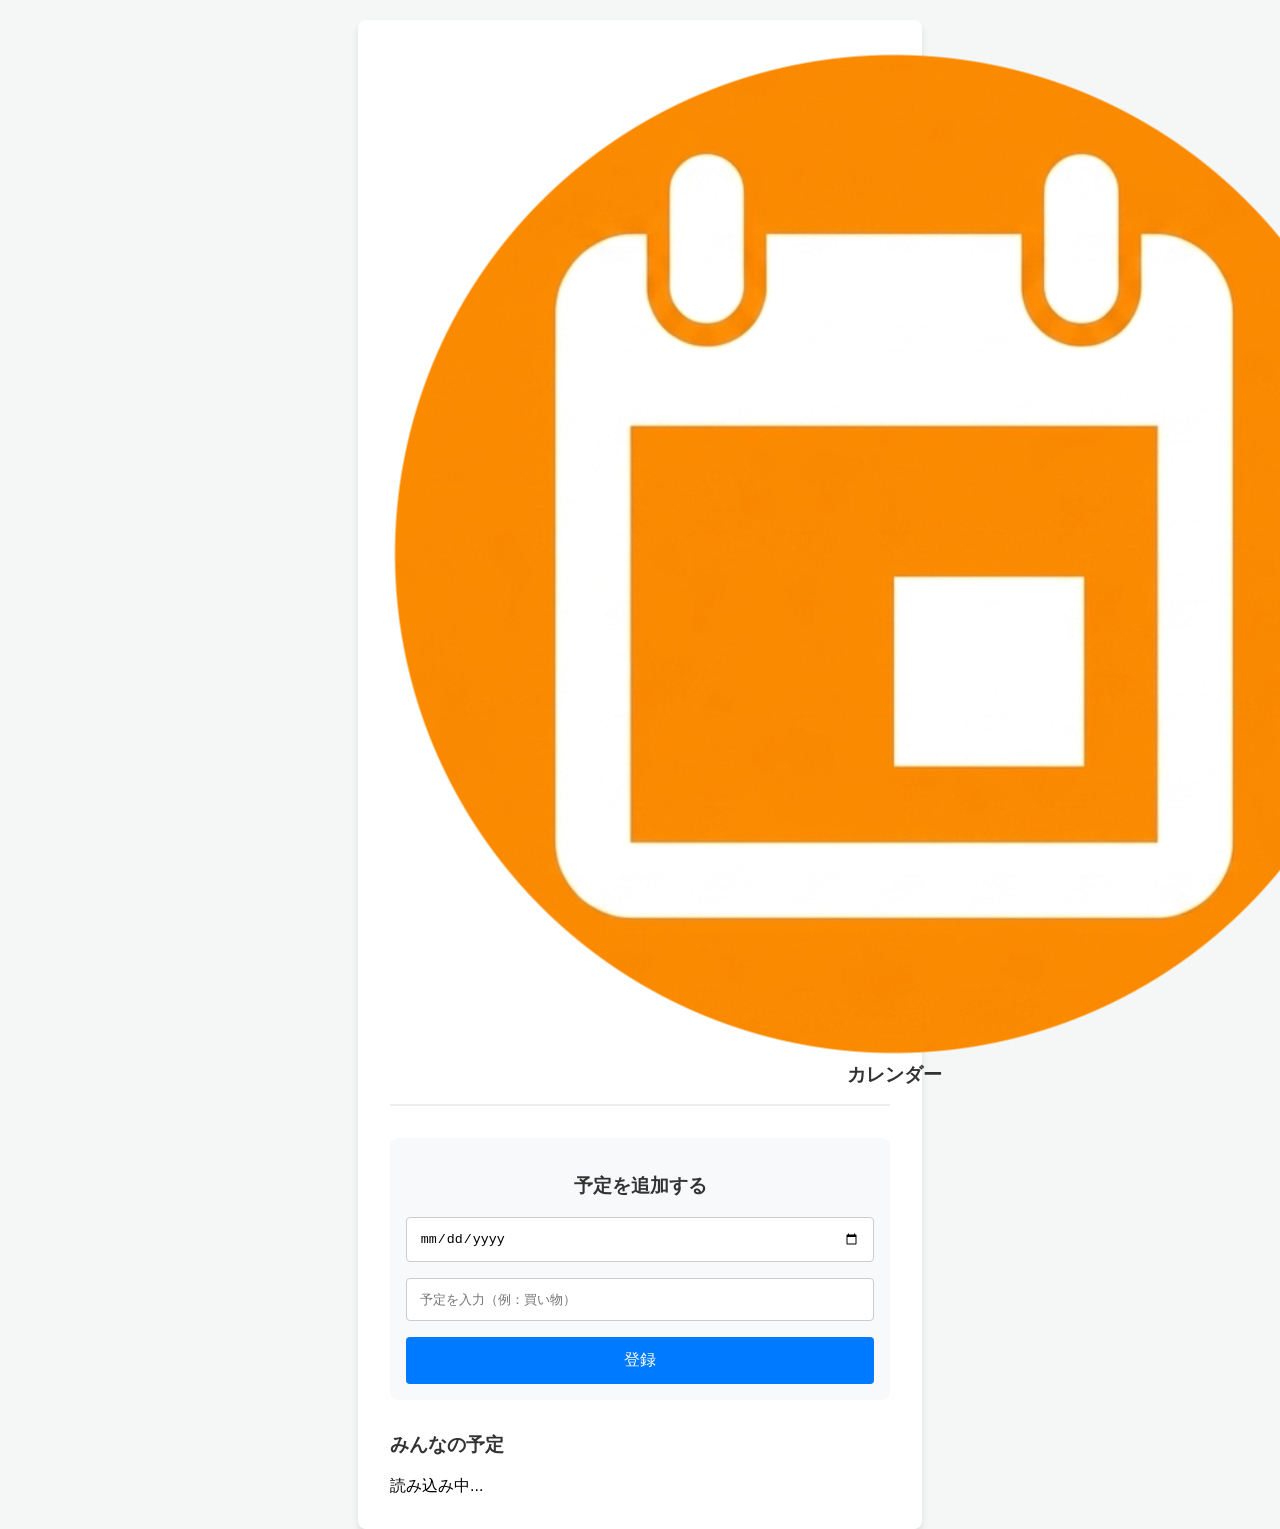
==== calendar.html @ e813c83c "Update calendar.html" ====
<!DOCTYPE html>
<html lang="ja">
<head>
    <meta charset="UTF-8">
    <meta name="viewport" content="width=device-width, initial-scale=1.0">
    <title>家族カレンダー - 予定一覧</title>
    <link rel="icon" href="calendaricon.png" type="image/png">
    <link rel="stylesheet" href="style.css">
</head>
<body>
    <div class="calendar-container">
        <header>
            <div class="header-top">
                <img src="calendaricon.png" alt="icon" class="page-icon">
                <h1 id="user-display">カレンダー</h1>
            </div>
            <button onclick="logout()" class="logout-button">ログアウト</button>
        </header>

        <section class="add-event-section">
            <h3>予定を追加する</h3>
            <input type="date" id="event-date">
            <input type="text" id="event-plan" placeholder="予定を入力（例：買い物）">
            <button onclick="submitEvent()">登録</button>
        </section>

        <section class="event-list-section">
            <h3>みんなの予定</h3>
            <div id="event-list">
                読み込み中...
            </div>
        </section>
    </div>

    <script src="calendar.js"></script>
</body>
</html>
---- style.css ----
/* 基本設定 */
body {
    font-family: "Helvetica Neue", Arial, "Hiragino Kaku Gothic ProN", "Hiragino Sans", Meiryo, sans-serif;
    background-color: #f4f7f6;
    display: flex;
    justify-content: center;
    align-items: flex-start; /* カレンダー画面は上寄せ */
    min-height: 100vh;
    margin: 0;
    padding-top: 20px;
}

.login-container, .calendar-container {
    background-color: #ffffff;
    padding: 2rem;
    border-radius: 8px;
    box-shadow: 0 4px 6px rgba(0, 0, 0, 0.1);
    text-align: center;
    width: 90%;
    max-width: 500px;
}

h1, h2, h3 {
    color: #333;
}

/* メンバー選択ボタン */
.member-list {
    display: flex;
    flex-direction: column;
    gap: 1rem;
}

.member-button {
    padding: 1rem;
    font-size: 1.1rem;
    border: 1px solid #ddd;
    border-radius: 5px;
    background-color: #fff;
    cursor: pointer;
    transition: background-color 0.2s;
}

.member-button:hover {
    background-color: #e9ecef;
}

/* 共通ボタン・入力欄 */
input[type="password"], input[type="text"], input[type="date"] {
    width: 100%;
    padding: 0.8rem;
    margin-bottom: 1rem;
    border: 1px solid #ccc;
    border-radius: 4px;
    box-sizing: border-box;
}

button {
    padding: 0.8rem 1.5rem;
    font-size: 1rem;
    background-color: #007bff;
    color: white;
    border: none;
    border-radius: 4px;
    cursor: pointer;
    width: 100%;
}

button:hover {
    background-color: #0056b3;
}

/* カレンダー画面特有のデザイン */
header {
    display: flex;
    justify-content: space-between;
    align-items: center;
    margin-bottom: 2rem;
    border-bottom: 2px solid #eee;
    padding-bottom: 1rem;
}

header h1 {
    font-size: 1.2rem;
    margin: 0;
}

.logout-button {
    width: auto;
    background-color: #dc3545;
    padding: 0.5rem 1rem;
}

.logout-button:hover {
    background-color: #c82333;
}

.add-event-section {
    background-color: #f8f9fa;
    padding: 1rem;
    border-radius: 8px;
    margin-bottom: 2rem;
}

.event-list-section {
    text-align: left;
}

.event-item {
    display: flex;
    gap: 10px;
    padding: 0.8rem;
    border-bottom: 1px solid #eee;
    align-items: center;
}

.event-date {
    font-weight: bold;
    color: #007bff;
    min-width: 50px;
}

.event-name {
    background-color: #e2e3e5;
    padding: 2px 6px;
    border-radius: 4px;
    font-size: 0.8rem;
}

.event-plan {
    flex-grow: 1;
}

/* 非表示設定 */
.hidden {
    display: none;
}
.secondary-button {
    background-color: #6c757d;
    margin-top: 0.5rem;
}
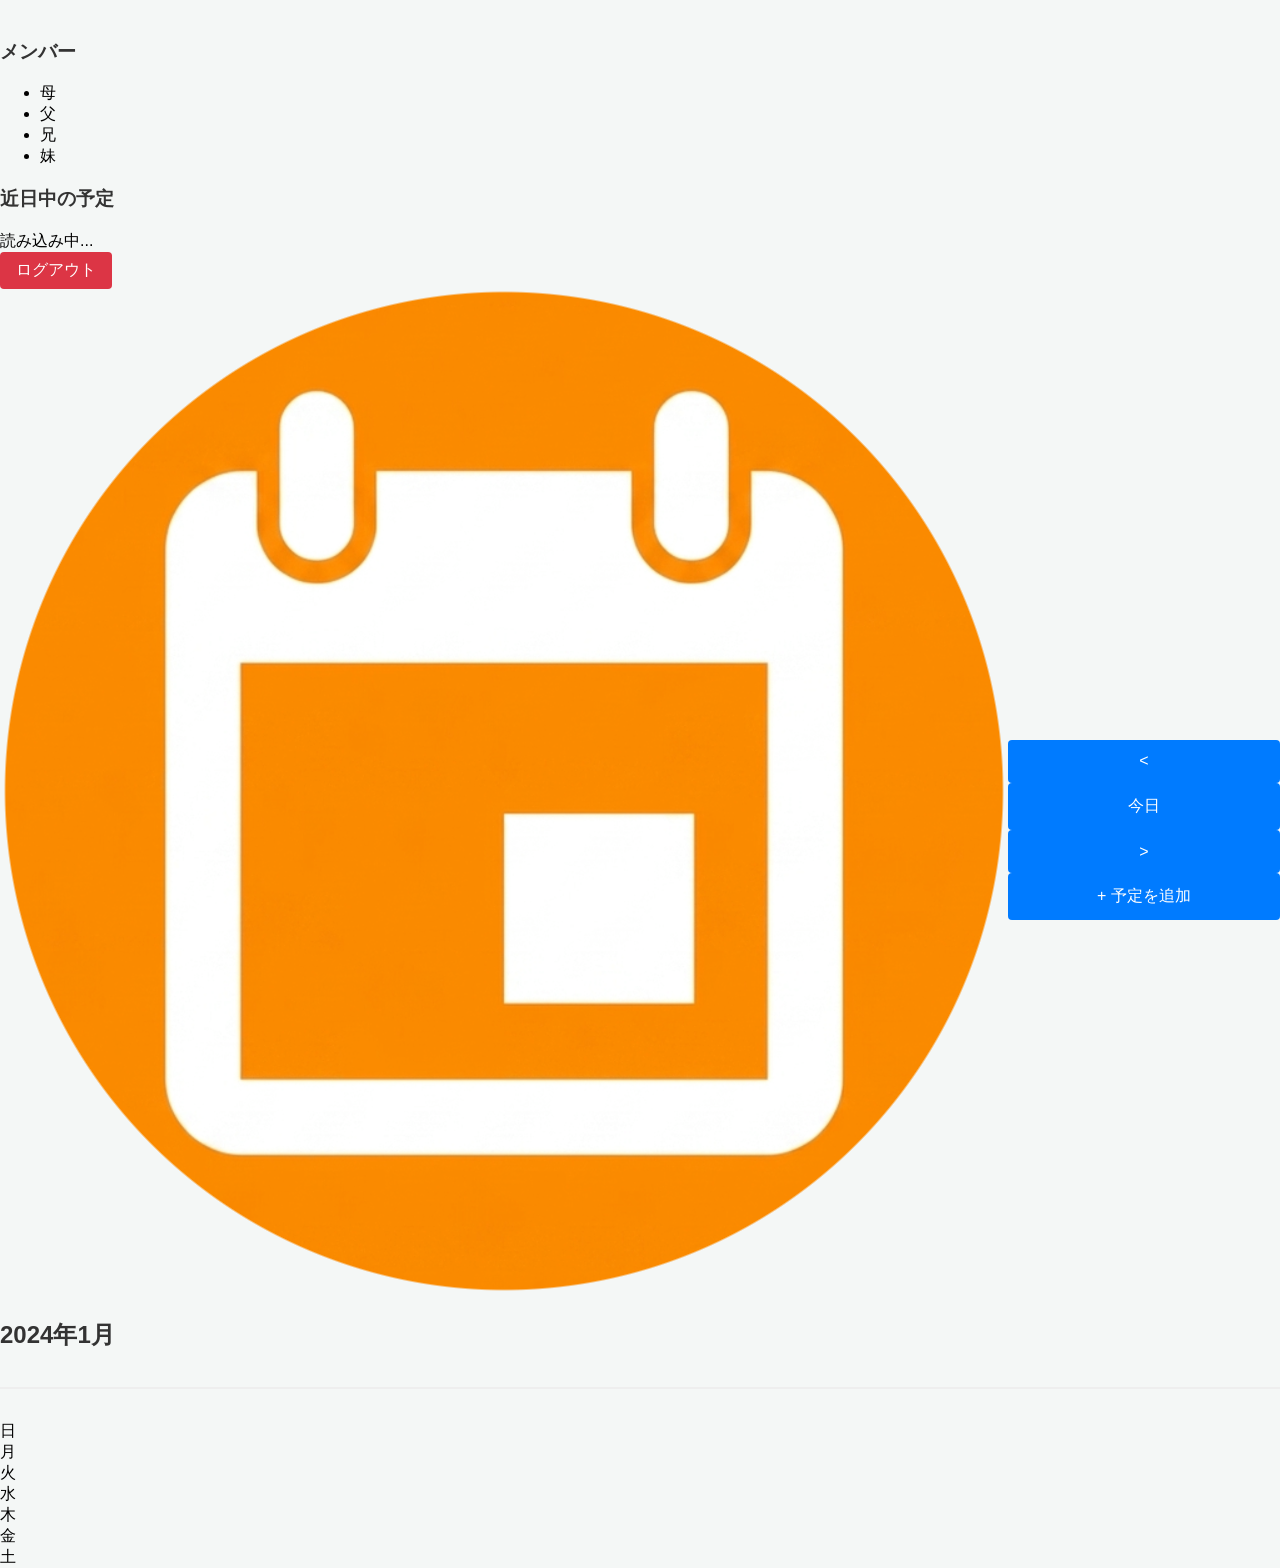
==== commit 5d5b7585: "Refactor calendar layout with sidebar and main area" ====
--- a/calendar.html
+++ b/calendar.html
@@ -8,28 +8,67 @@
     <link rel="stylesheet" href="style.css">
 </head>
 <body>
-    <div class="calendar-container">
-        <header>
-            <div class="header-top">
-                <img src="calendaricon.png" alt="icon" class="page-icon">
-                <h1 id="user-display">カレンダー</h1>
+    <div class="app-container">
+        <!-- サイドバー（近日中の予定とメンバー凡例） -->
+        <aside class="sidebar">
+            <div class="member-legend">
+                <h3>メンバー</h3>
+                <ul>
+                    <li><span class="dot color-mama"></span> 母</li>
+                    <li><span class="dot color-papa"></span> 父</li>
+                    <li><span class="dot color-brother"></span> 兄</li>
+                    <li><span class="dot color-sister"></span> 妹</li>
+                </ul>
+            </div>
+            <div class="upcoming-events">
+                <h3>近日中の予定</h3>
+                <div id="upcoming-list">読み込み中...</div>
             </div>
             <button onclick="logout()" class="logout-button">ログアウト</button>
-        </header>
+        </aside>
 
-        <section class="add-event-section">
-            <h3>予定を追加する</h3>
+        <!-- メインカレンダーエリア -->
+        <main class="calendar-main">
+            <header class="calendar-header">
+                <div class="header-left">
+                    <img src="calendaricon.png" alt="icon" class="header-icon">
+                    <h2 id="current-month-display">2024年1月</h2>
+                </div>
+                <div class="header-right">
+                    <button class="nav-btn" onclick="changeMonth(-1)">&lt;</button>
+                    <button class="nav-btn" onclick="changeMonth(0)">今日</button>
+                    <button class="nav-btn" onclick="changeMonth(1)">&gt;</button>
+                    <button class="add-btn" onclick="toggleAddModal()">+ 予定を追加</button>
+                </div>
+            </header>
+
+            <div class="calendar-grid">
+                <!-- 曜日のヘッダー -->
+                <div class="day-header sun">日</div>
+                <div class="day-header">月</div>
+                <div class="day-header">火</div>
+                <div class="day-header">水</div>
+                <div class="day-header">木</div>
+                <div class="day-header">金</div>
+                <div class="day-header sat">土</div>
+                
+                <!-- カレンダーの日付がJSで挿入される -->
+                <div id="calendar-days" class="calendar-days-contents"></div>
+            </div>
+        </main>
+    </div>
+
+    <!-- 予定追加用のモーダル（初期は非表示） -->
+    <div id="add-modal" class="modal hidden">
+        <div class="modal-content">
+            <h3>予定を追加</h3>
             <input type="date" id="event-date">
-            <input type="text" id="event-plan" placeholder="予定を入力（例：買い物）">
-            <button onclick="submitEvent()">登録</button>
-        </section>
-
-        <section class="event-list-section">
-            <h3>みんなの予定</h3>
-            <div id="event-list">
-                読み込み中...
+            <input type="text" id="event-plan" placeholder="予定の内容">
+            <div class="modal-buttons">
+                <button onclick="submitEvent()" class="primary-button">登録</button>
+                <button onclick="toggleAddModal()" class="secondary-button">キャンセル</button>
             </div>
-        </section>
+        </div>
     </div>
 
     <script src="calendar.js"></script>
--- a/style.css
+++ b/style.css
@@ -4,7 +4,7 @@
     background-color: #f4f7f6;
     display: flex;
     justify-content: center;
-    align-items: flex-start; /* カレンダー画面は上寄せ */
+    align-items: flex-start;
     min-height: 100vh;
     margin: 0;
     padding-top: 20px;
@@ -18,6 +18,14 @@
     text-align: center;
     width: 90%;
     max-width: 500px;
+}
+
+/* アイコンのスタイル */
+.page-icon {
+    width: 60px;
+    height: 60px;
+    object-fit: contain;
+    margin-bottom: 10px;
 }
 
 h1, h2, h3 {
@@ -80,6 +88,18 @@
     padding-bottom: 1rem;
 }
 
+.header-top {
+    display: flex;
+    align-items: center;
+    gap: 10px;
+}
+
+.header-top .page-icon {
+    width: 40px;
+    height: 40px;
+    margin-bottom: 0;
+}
+
 header h1 {
     font-size: 1.2rem;
     margin: 0;
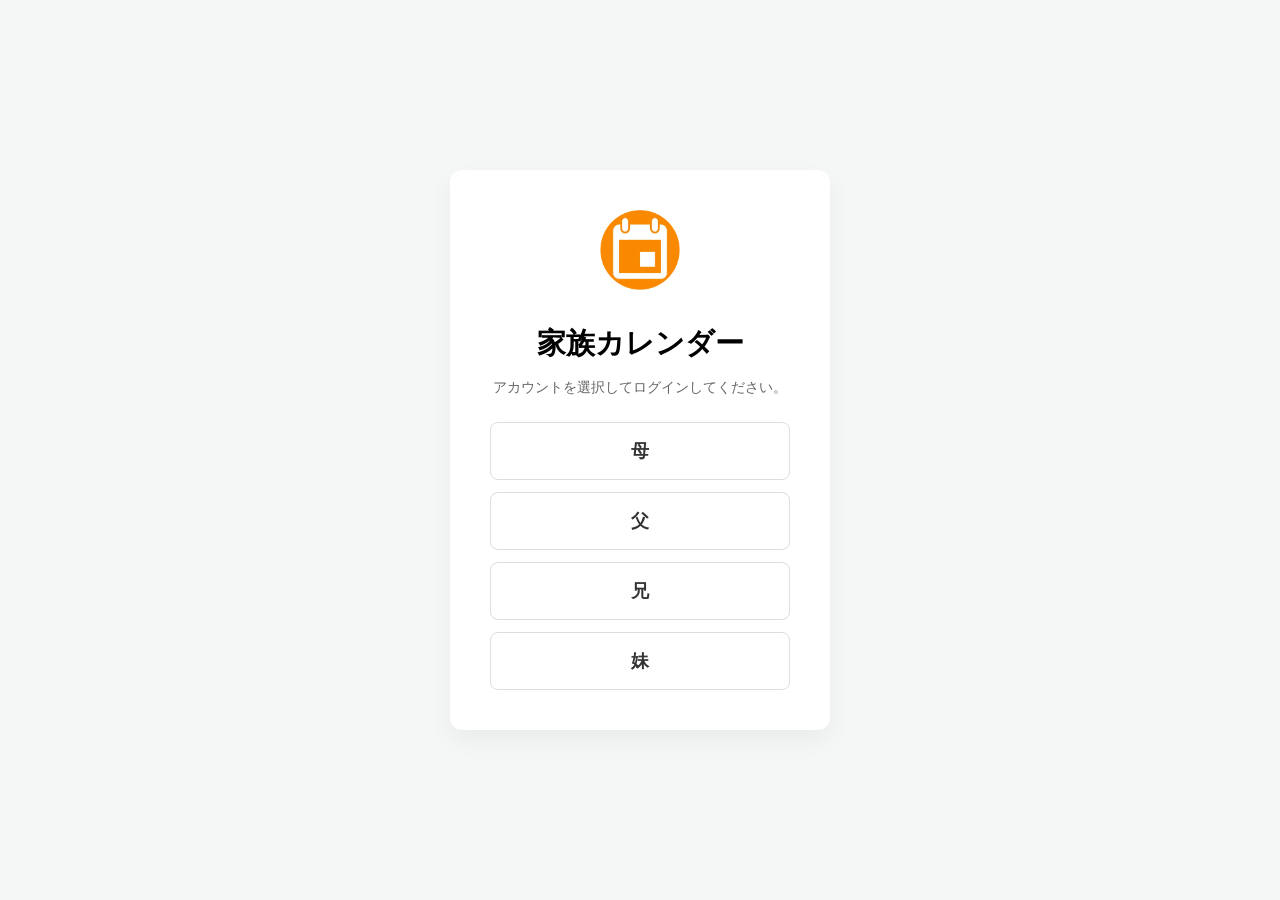
==== commit 3322b566: "Update calendar.html" ====
--- a/calendar.html
+++ b/calendar.html
@@ -24,41 +24,31 @@
                 <h3>近日中の予定</h3>
                 <div id="upcoming-list">読み込み中...</div>
             </div>
-            <button onclick="logout()" class="logout-button">ログアウト</button>
+            <!-- ログアウトボタンを削除しました -->
         </aside>
 
         <!-- メインカレンダーエリア -->
         <main class="calendar-main">
             <header class="calendar-header">
-                <div class="header-left">
-                    <img src="calendaricon.png" alt="icon" class="header-icon">
-                    <h2 id="current-month-display">2024年1月</h2>
+                <div class="header-center">
+                    <button class="arrow-btn" onclick="changeMonth(-1)">&#10094;</button>
+                    <h2 id="current-month-display">2026年8月</h2>
+                    <button class="arrow-btn" onclick="changeMonth(1)">&#10095;</button>
                 </div>
                 <div class="header-right">
-                    <button class="nav-btn" onclick="changeMonth(-1)">&lt;</button>
                     <button class="nav-btn" onclick="changeMonth(0)">今日</button>
-                    <button class="nav-btn" onclick="changeMonth(1)">&gt;</button>
                     <button class="add-btn" onclick="toggleAddModal()">+ 予定を追加</button>
                 </div>
             </header>
 
-            <div class="calendar-grid">
-                <!-- 曜日のヘッダー -->
-                <div class="day-header sun">日</div>
-                <div class="day-header">月</div>
-                <div class="day-header">火</div>
-                <div class="day-header">水</div>
-                <div class="day-header">木</div>
-                <div class="day-header">金</div>
-                <div class="day-header sat">土</div>
-                
-                <!-- カレンダーの日付がJSで挿入される -->
-                <div id="calendar-days" class="calendar-days-contents"></div>
+            <!-- カレンダー本体。曜日と日付を一つのグリッドとして管理します -->
+            <div id="calendar-grid" class="calendar-grid">
+                <!-- JavaScriptで曜日(day-header)と日付(calendar-day)を挿入します -->
             </div>
         </main>
     </div>
 
-    <!-- 予定追加用のモーダル（初期は非表示） -->
+    <!-- 予定追加用のモーダル -->
     <div id="add-modal" class="modal hidden">
         <div class="modal-content">
             <h3>予定を追加</h3>
--- a/style.css
+++ b/style.css
@@ -1,60 +1,82 @@
-/* 基本設定 */
-body {
-    font-family: "Helvetica Neue", Arial, "Hiragino Kaku Gothic ProN", "Hiragino Sans", Meiryo, sans-serif;
-    background-color: #f4f7f6;
+:root {
+    --bg-color: #f4f7f6;
+    --card-bg: #ffffff;
+    --primary-color: #007bff;
+    --primary-hover: #0056b3;
+    --secondary-color: #6c757d;
+    --border-color: #e0e0e0;
+    --text-main: #333333;
+    --text-sub: #666666;
+    
+    /* メンバーカラー */
+    --color-mama: #ffb6c1;
+    --color-papa: #98fb98;
+    --color-brother: #add8e6;
+    --color-sister: #fffacd;
+}
+
+* { box-sizing: border-box; }
+
+body, html {
+    margin: 0;
+    padding: 0;
+    height: 100%;
+    font-family: "Helvetica Neue", Arial, sans-serif;
+    background-color: var(--bg-color);
+}
+
+/* ログイン画面の配置（完全中央） */
+body.login-page {
     display: flex;
     justify-content: center;
-    align-items: flex-start;
-    min-height: 100vh;
-    margin: 0;
-    padding-top: 20px;
-}
-
-.login-container, .calendar-container {
-    background-color: #ffffff;
-    padding: 2rem;
-    border-radius: 8px;
-    box-shadow: 0 4px 6px rgba(0, 0, 0, 0.1);
+    align-items: center;
+}
+
+.login-container {
+    background-color: var(--card-bg);
+    padding: 40px;
+    border-radius: 12px;
+    box-shadow: 0 10px 25px rgba(0,0,0,0.05);
     text-align: center;
-    width: 90%;
-    max-width: 500px;
-}
-
-/* アイコンのスタイル */
+    width: 380px;
+}
+
+/* アイコンサイズ固定 */
 .page-icon {
-    width: 60px;
-    height: 60px;
+    width: 80px;
+    height: 80px;
     object-fit: contain;
-    margin-bottom: 10px;
-}
-
-h1, h2, h3 {
-    color: #333;
-}
-
-/* メンバー選択ボタン */
+    margin-bottom: 20px;
+}
+
+.main-title { font-size: 1.8rem; margin: 10px 0; font-weight: bold; }
+.sub-title { color: var(--text-sub); margin-bottom: 25px; font-size: 0.9rem; }
+
+/* メンバー選択ボタン（以前のスタイル） */
 .member-list {
     display: flex;
     flex-direction: column;
-    gap: 1rem;
+    gap: 12px;
 }
 
 .member-button {
     padding: 1rem;
     font-size: 1.1rem;
     border: 1px solid #ddd;
-    border-radius: 5px;
+    border-radius: 8px;
     background-color: #fff;
+    color: #333;
     cursor: pointer;
     transition: background-color 0.2s;
+    font-weight: bold;
 }
 
 .member-button:hover {
-    background-color: #e9ecef;
-}
-
-/* 共通ボタン・入力欄 */
-input[type="password"], input[type="text"], input[type="date"] {
+    background-color: #f8f9fa;
+}
+
+/* 入力欄とボタン（以前のスタイルに復元） */
+#password-input {
     width: 100%;
     padding: 0.8rem;
     margin-bottom: 1rem;
@@ -63,99 +85,122 @@
     box-sizing: border-box;
 }
 
-button {
+.primary-button {
     padding: 0.8rem 1.5rem;
     font-size: 1rem;
-    background-color: #007bff;
+    background-color: var(--primary-color);
     color: white;
     border: none;
     border-radius: 4px;
     cursor: pointer;
     width: 100%;
-}
-
-button:hover {
-    background-color: #0056b3;
-}
-
-/* カレンダー画面特有のデザイン */
-header {
+    font-weight: bold;
+}
+
+.primary-button:hover {
+    background-color: var(--primary-hover);
+}
+
+.secondary-button {
+    background-color: var(--secondary-color);
+    color: white;
+    border: none;
+    padding: 0.8rem;
+    width: 100%;
+    border-radius: 4px;
+    cursor: pointer;
+    margin-top: 0.5rem;
+}
+
+.status-message {
+    font-size: 0.85rem;
+    margin-bottom: 10px;
+    min-height: 1.2rem;
+}
+
+/* カレンダー画面のレイアウト */
+.app-container {
+    display: flex;
+    width: 100vw;
+    height: 100vh;
+}
+
+.sidebar {
+    width: 250px;
+    background-color: #fff;
+    border-right: 1px solid var(--border-color);
+    padding: 20px;
+    display: flex;
+    flex-direction: column;
+}
+
+.calendar-main {
+    flex-grow: 1;
+    display: flex;
+    flex-direction: column;
+    background-color: #fff;
+}
+
+.calendar-header {
+    padding: 10px 20px;
     display: flex;
     justify-content: space-between;
     align-items: center;
-    margin-bottom: 2rem;
-    border-bottom: 2px solid #eee;
-    padding-bottom: 1rem;
-}
-
-.header-top {
-    display: flex;
-    align-items: center;
-    gap: 10px;
-}
-
-.header-top .page-icon {
-    width: 40px;
-    height: 40px;
-    margin-bottom: 0;
-}
-
-header h1 {
-    font-size: 1.2rem;
-    margin: 0;
-}
+    border-bottom: 1px solid var(--border-color);
+}
+
+.header-left { display: flex; align-items: center; gap: 10px; }
+.header-icon { width: 30px; height: 30px; }
+
+.nav-btn, .add-btn {
+    padding: 6px 12px;
+    border: 1px solid var(--border-color);
+    background: #fff;
+    border-radius: 4px;
+    cursor: pointer;
+}
+
+.add-btn { background: var(--primary-color); color: #fff; border: none; font-weight: bold; }
+
+/* カレンダーグリッド */
+.calendar-grid {
+    display: grid;
+    grid-template-columns: repeat(7, 1fr);
+    grid-template-rows: auto 1fr;
+    flex-grow: 1;
+}
+
+.day-header {
+    padding: 10px;
+    text-align: center;
+    font-weight: bold;
+    border-bottom: 1px solid var(--border-color);
+    border-right: 1px solid var(--border-color);
+}
+
+.calendar-day {
+    border-right: 1px solid var(--border-color);
+    border-bottom: 1px solid var(--border-color);
+    padding: 5px;
+    min-height: 100px;
+}
+
+.day-number { font-size: 0.8rem; color: #777; }
+
+/* 予定ラベル */
+.event-label {
+    font-size: 0.7rem; padding: 2px 4px; border-radius: 3px;
+    margin-bottom: 2px; display: block; overflow: hidden; text-overflow: ellipsis;
+}
+
+.color-mama { background-color: var(--color-mama); }
+.color-papa { background-color: var(--color-papa); }
+.color-brother { background-color: var(--color-brother); }
+.color-sister { background-color: var(--color-sister); }
+
+.hidden { display: none; }
 
 .logout-button {
-    width: auto;
-    background-color: #dc3545;
-    padding: 0.5rem 1rem;
-}
-
-.logout-button:hover {
-    background-color: #c82333;
-}
-
-.add-event-section {
-    background-color: #f8f9fa;
-    padding: 1rem;
-    border-radius: 8px;
-    margin-bottom: 2rem;
-}
-
-.event-list-section {
-    text-align: left;
-}
-
-.event-item {
-    display: flex;
-    gap: 10px;
-    padding: 0.8rem;
-    border-bottom: 1px solid #eee;
-    align-items: center;
-}
-
-.event-date {
-    font-weight: bold;
-    color: #007bff;
-    min-width: 50px;
-}
-
-.event-name {
-    background-color: #e2e3e5;
-    padding: 2px 6px;
-    border-radius: 4px;
-    font-size: 0.8rem;
-}
-
-.event-plan {
-    flex-grow: 1;
-}
-
-/* 非表示設定 */
-.hidden {
-    display: none;
-}
-.secondary-button {
-    background-color: #6c757d;
-    margin-top: 0.5rem;
-}
+    margin-top: auto; padding: 10px; background: #eee; border: none;
+    border-radius: 4px; cursor: pointer;
+}
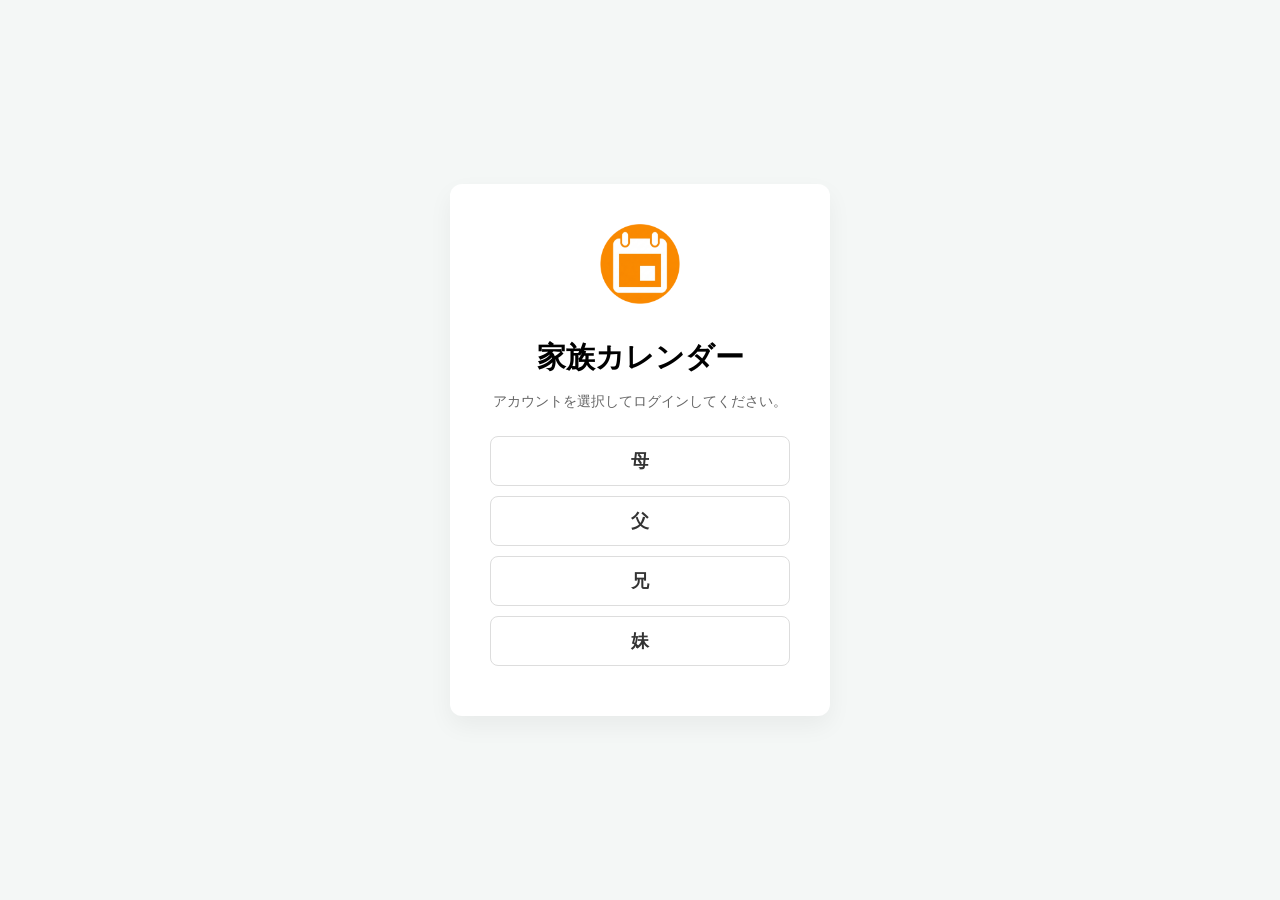
==== commit 4fe6ced2: "Update calendar.html" ====
--- a/calendar.html
+++ b/calendar.html
@@ -9,7 +9,7 @@
 </head>
 <body>
     <div class="app-container">
-        <!-- サイドバー（近日中の予定とメンバー凡例） -->
+        <!-- サイドバー -->
         <aside class="sidebar">
             <div class="member-legend">
                 <h3>メンバー</h3>
@@ -24,7 +24,6 @@
                 <h3>近日中の予定</h3>
                 <div id="upcoming-list">読み込み中...</div>
             </div>
-            <!-- ログアウトボタンを削除しました -->
         </aside>
 
         <!-- メインカレンダーエリア -->
@@ -32,31 +31,34 @@
             <header class="calendar-header">
                 <div class="header-center">
                     <button class="arrow-btn" onclick="changeMonth(-1)">&#10094;</button>
-                    <h2 id="current-month-display">2026年8月</h2>
+                    <h2 id="current-month-display">年月読み込み中...</h2>
                     <button class="arrow-btn" onclick="changeMonth(1)">&#10095;</button>
                 </div>
                 <div class="header-right">
                     <button class="nav-btn" onclick="changeMonth(0)">今日</button>
-                    <button class="add-btn" onclick="toggleAddModal()">+ 予定を追加</button>
+                    <button class="add-btn" onclick="openAddModal()">+ 予定を追加</button>
                 </div>
             </header>
 
-            <!-- カレンダー本体。曜日と日付を一つのグリッドとして管理します -->
+            <!-- カレンダー本体 -->
             <div id="calendar-grid" class="calendar-grid">
-                <!-- JavaScriptで曜日(day-header)と日付(calendar-day)を挿入します -->
+                <!-- JavaScriptで内容を生成 -->
             </div>
         </main>
     </div>
 
-    <!-- 予定追加用のモーダル -->
+    <!-- 予定追加用のモーダル（初期は非表示） -->
     <div id="add-modal" class="modal hidden">
         <div class="modal-content">
             <h3>予定を追加</h3>
-            <input type="date" id="event-date">
-            <input type="text" id="event-plan" placeholder="予定の内容">
+            <div class="modal-body">
+                <label for="event-date">選択した日付:</label>
+                <input type="date" id="event-date">
+                <input type="text" id="event-plan" placeholder="予定の内容（例：買い物）">
+            </div>
             <div class="modal-buttons">
                 <button onclick="submitEvent()" class="primary-button">登録</button>
-                <button onclick="toggleAddModal()" class="secondary-button">キャンセル</button>
+                <button onclick="closeAddModal()" class="secondary-button">キャンセル</button>
             </div>
         </div>
     </div>
--- a/style.css
+++ b/style.css
@@ -7,8 +7,6 @@
     --border-color: #e0e0e0;
     --text-main: #333333;
     --text-sub: #666666;
-    
-    /* メンバーカラー */
     --color-mama: #ffb6c1;
     --color-papa: #98fb98;
     --color-brother: #add8e6;
@@ -25,7 +23,7 @@
     background-color: var(--bg-color);
 }
 
-/* ログイン画面の配置（完全中央） */
+/* ログインページの設定 */
 body.login-page {
     display: flex;
     justify-content: center;
@@ -41,7 +39,6 @@
     width: 380px;
 }
 
-/* アイコンサイズ固定 */
 .page-icon {
     width: 80px;
     height: 80px;
@@ -52,49 +49,31 @@
 .main-title { font-size: 1.8rem; margin: 10px 0; font-weight: bold; }
 .sub-title { color: var(--text-sub); margin-bottom: 25px; font-size: 0.9rem; }
 
-/* メンバー選択ボタン（以前のスタイル） */
-.member-list {
-    display: flex;
-    flex-direction: column;
-    gap: 12px;
-}
-
-.member-button {
-    padding: 1rem;
+/* ボタンの共通スタイル */
+.member-button, .primary-button {
+    display: block;
+    width: 100%;
+    padding: 12px;
+    margin-bottom: 10px;
+    border-radius: 8px;
     font-size: 1.1rem;
-    border: 1px solid #ddd;
-    border-radius: 8px;
-    background-color: #fff;
-    color: #333;
+    font-weight: bold;
     cursor: pointer;
     transition: background-color 0.2s;
-    font-weight: bold;
-}
-
-.member-button:hover {
-    background-color: #f8f9fa;
-}
-
-/* 入力欄とボタン（以前のスタイルに復元） */
-#password-input {
-    width: 100%;
-    padding: 0.8rem;
-    margin-bottom: 1rem;
-    border: 1px solid #ccc;
-    border-radius: 4px;
-    box-sizing: border-box;
+    text-align: center;
+}
+
+.member-button {
+    border: 1px solid #ddd;
+    background-color: #fff;
+    color: #333;
 }
 
 .primary-button {
-    padding: 0.8rem 1.5rem;
-    font-size: 1rem;
     background-color: var(--primary-color);
     color: white;
     border: none;
-    border-radius: 4px;
-    cursor: pointer;
-    width: 100%;
-    font-weight: bold;
+    margin-top: 10px;
 }
 
 .primary-button:hover {
@@ -105,17 +84,20 @@
     background-color: var(--secondary-color);
     color: white;
     border: none;
-    padding: 0.8rem;
+    padding: 10px;
     width: 100%;
     border-radius: 4px;
     cursor: pointer;
-    margin-top: 0.5rem;
-}
-
-.status-message {
-    font-size: 0.85rem;
+    margin-top: 5px;
+}
+
+/* パスワード入力 */
+#password-input {
+    width: 100%;
+    padding: 12px;
     margin-bottom: 10px;
-    min-height: 1.2rem;
+    border: 1px solid #ccc;
+    border-radius: 4px;
 }
 
 /* カレンダー画面のレイアウト */
@@ -126,7 +108,7 @@
 }
 
 .sidebar {
-    width: 250px;
+    width: 200px;
     background-color: #fff;
     border-right: 1px solid var(--border-color);
     padding: 20px;
@@ -142,55 +124,78 @@
 }
 
 .calendar-header {
-    padding: 10px 20px;
-    display: flex;
-    justify-content: space-between;
+    padding: 15px 20px;
+    display: flex;
+    justify-content: center;
     align-items: center;
     border-bottom: 1px solid var(--border-color);
-}
-
-.header-left { display: flex; align-items: center; gap: 10px; }
-.header-icon { width: 30px; height: 30px; }
+    position: relative;
+}
+
+.header-center {
+    display: flex;
+    align-items: center;
+    gap: 20px;
+}
+
+.header-center h2 {
+    margin: 0; font-size: 1.5rem; text-align: center;
+}
+
+.arrow-btn {
+    background: none; border: none; font-size: 1.5rem;
+    cursor: pointer; color: var(--primary-color);
+}
+
+.header-right {
+    position: absolute; right: 20px; display: flex; gap: 10px;
+}
 
 .nav-btn, .add-btn {
-    padding: 6px 12px;
-    border: 1px solid var(--border-color);
-    background: #fff;
-    border-radius: 4px;
-    cursor: pointer;
-}
-
+    padding: 8px 15px; border: 1px solid var(--border-color);
+    background: #fff; border-radius: 4px; cursor: pointer;
+}
 .add-btn { background: var(--primary-color); color: #fff; border: none; font-weight: bold; }
 
 /* カレンダーグリッド */
 .calendar-grid {
     display: grid;
     grid-template-columns: repeat(7, 1fr);
-    grid-template-rows: auto 1fr;
     flex-grow: 1;
+    overflow-y: auto;
 }
 
 .day-header {
-    padding: 10px;
-    text-align: center;
-    font-weight: bold;
+    padding: 10px; text-align: center; font-weight: bold;
     border-bottom: 1px solid var(--border-color);
     border-right: 1px solid var(--border-color);
-}
+    background-color: #f9f9f9;
+}
+
+.sun { color: #d9534f; }
+.sat { color: #0275d8; }
 
 .calendar-day {
+    min-height: 100px;
     border-right: 1px solid var(--border-color);
     border-bottom: 1px solid var(--border-color);
     padding: 5px;
-    min-height: 100px;
-}
-
-.day-number { font-size: 0.8rem; color: #777; }
+    background-color: #fff;
+    cursor: pointer;
+}
+
+/* 日付選択時の色 */
+.calendar-day.selected {
+    background-color: #e8f0fe;
+}
+
+.day-number { font-size: 0.8rem; color: #888; }
 
 /* 予定ラベル */
 .event-label {
-    font-size: 0.7rem; padding: 2px 4px; border-radius: 3px;
-    margin-bottom: 2px; display: block; overflow: hidden; text-overflow: ellipsis;
+    font-size: 0.75rem; padding: 2px 4px; border-radius: 3px;
+    margin-bottom: 2px; display: block; overflow: hidden;
+    text-overflow: ellipsis; white-space: nowrap;
 }
 
 .color-mama { background-color: var(--color-mama); }
@@ -198,9 +203,15 @@
 .color-brother { background-color: var(--color-brother); }
 .color-sister { background-color: var(--color-sister); }
 
+/* モーダル */
+.modal {
+    position: fixed; top: 0; left: 0; width: 100%; height: 100%;
+    background: rgba(0,0,0,0.5); display: flex; justify-content: center; align-items: center;
+    z-index: 1000;
+}
+.modal-content {
+    background: #fff; padding: 25px; border-radius: 12px;
+    width: 320px; text-align: center; box-shadow: 0 4px 15px rgba(0,0,0,0.2);
+}
+
 .hidden { display: none; }
-
-.logout-button {
-    margin-top: auto; padding: 10px; background: #eee; border: none;
-    border-radius: 4px; cursor: pointer;
-}
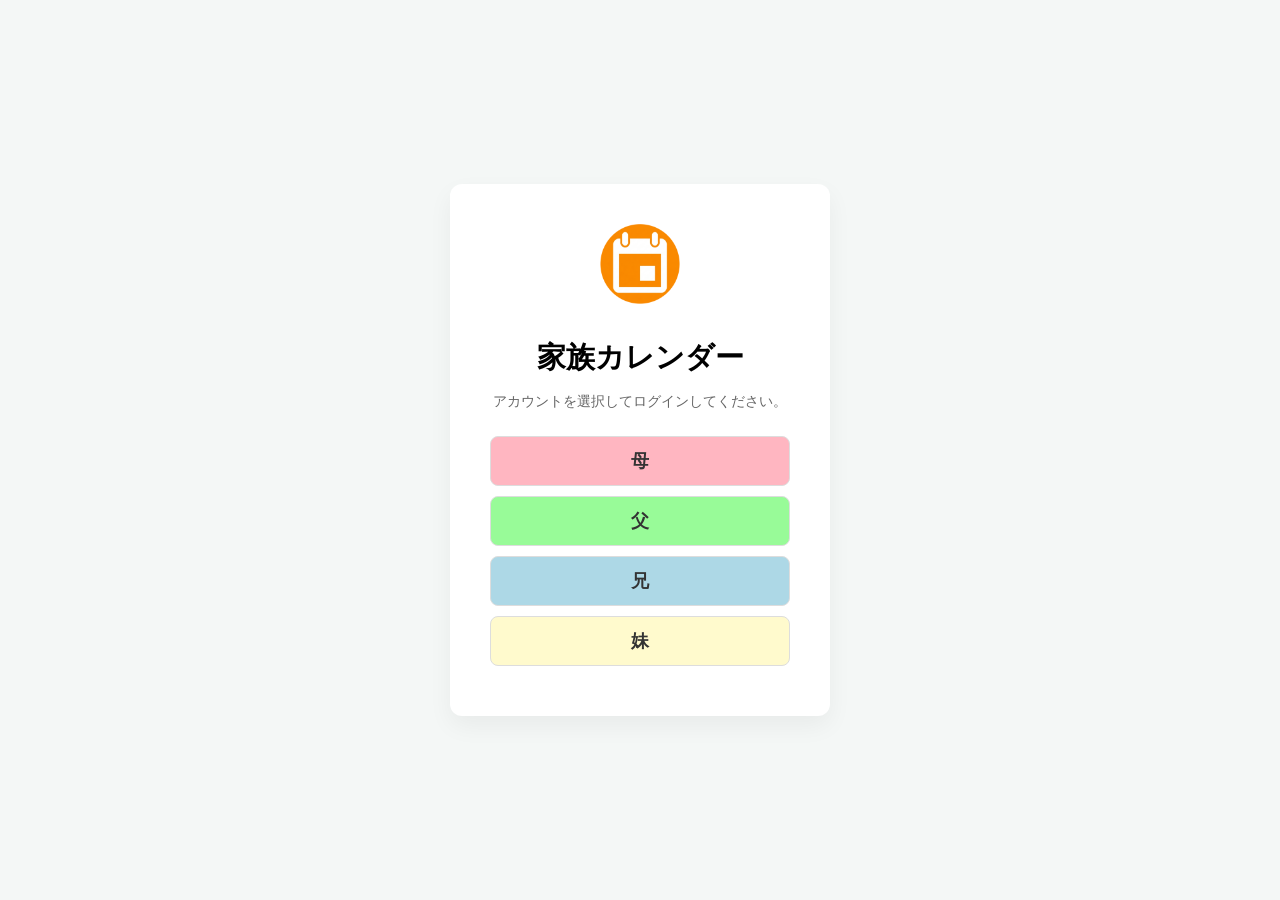
==== commit 70e7e3f0: "Add configurable family members and colors" ====
--- a/calendar.html
+++ b/calendar.html
@@ -13,12 +13,7 @@
         <aside class="sidebar">
             <div class="member-legend">
                 <h3>メンバー</h3>
-                <ul>
-                    <li><span class="dot color-mama"></span> 母</li>
-                    <li><span class="dot color-papa"></span> 父</li>
-                    <li><span class="dot color-brother"></span> 兄</li>
-                    <li><span class="dot color-sister"></span> 妹</li>
-                </ul>
+                <ul id="member-list"></ul>
             </div>
             <div class="upcoming-events">
                 <h3>近日中の予定</h3>
@@ -35,7 +30,7 @@
                     <button class="arrow-btn" onclick="changeMonth(1)">&#10095;</button>
                 </div>
                 <div class="header-right">
-                    <button class="nav-btn" onclick="changeMonth(0)">今日</button>
+                    <button class="settings-btn" onclick="openFamilySettings()">家族設定</button>
                     <button class="add-btn" onclick="openAddModal()">+ 予定を追加</button>
                 </div>
             </header>
@@ -63,6 +58,23 @@
         </div>
     </div>
 
+    <!-- 家族設定用のモーダル -->
+    <div id="family-settings-modal" class="modal hidden">
+        <div class="modal-content settings-modal-content">
+            <h3>家族設定</h3>
+            <div class="family-count-row">
+                <label for="family-count">家族の人数</label>
+                <input type="number" id="family-count" min="1" max="10" onchange="changeFamilyCount()">
+            </div>
+            <div class="settings-labels"><span>名前</span><span>色</span></div>
+            <div id="family-settings-list"></div>
+            <div class="modal-buttons">
+                <button onclick="saveFamilySettings()" class="primary-button">保存</button>
+                <button onclick="closeFamilySettings()" class="secondary-button">キャンセル</button>
+            </div>
+        </div>
+    </div>
+
     <script src="calendar.js"></script>
 </body>
 </html>
--- a/style.css
+++ b/style.css
@@ -116,6 +116,23 @@
     flex-direction: column;
 }
 
+.member-legend ul {
+    list-style: none;
+    margin: 0;
+    padding: 0;
+}
+
+.member-legend li {
+    padding: 7px 10px;
+    margin-bottom: 7px;
+    border-radius: 7px;
+    color: #222;
+    font-weight: bold;
+    overflow: hidden;
+    text-overflow: ellipsis;
+    white-space: nowrap;
+}
+
 .calendar-main {
     flex-grow: 1;
     display: flex;
@@ -151,7 +168,7 @@
     position: absolute; right: 20px; display: flex; gap: 10px;
 }
 
-.nav-btn, .add-btn {
+.settings-btn, .add-btn {
     padding: 8px 15px; border: 1px solid var(--border-color);
     background: #fff; border-radius: 4px; cursor: pointer;
 }
@@ -214,4 +231,59 @@
     width: 320px; text-align: center; box-shadow: 0 4px 15px rgba(0,0,0,0.2);
 }
 
+.settings-modal-content {
+    width: 380px;
+    max-height: 90vh;
+    overflow-y: auto;
+}
+
+.family-count-row,
+.settings-labels,
+.family-setting-row {
+    display: grid;
+    grid-template-columns: 1fr 72px;
+    align-items: center;
+    gap: 12px;
+    text-align: left;
+}
+
+.family-count-row {
+    margin-bottom: 20px;
+}
+
+.family-count-row input,
+.family-name-input {
+    width: 100%;
+    padding: 9px;
+    border: 1px solid #ccc;
+    border-radius: 6px;
+}
+
+.settings-labels {
+    margin-bottom: 6px;
+    color: var(--text-sub);
+    font-size: 0.85rem;
+    font-weight: bold;
+}
+
+.family-setting-row {
+    margin-bottom: 10px;
+}
+
+.family-color-input {
+    width: 52px;
+    height: 38px;
+    padding: 2px;
+    border: 1px solid #ccc;
+    border-radius: 6px;
+    cursor: pointer;
+}
+
+@media (max-width: 760px) {
+    .sidebar { width: 150px; padding: 12px; }
+    .calendar-header { justify-content: flex-start; }
+    .header-right { right: 10px; }
+    .settings-btn, .add-btn { padding: 8px; }
+}
+
 .hidden { display: none; }
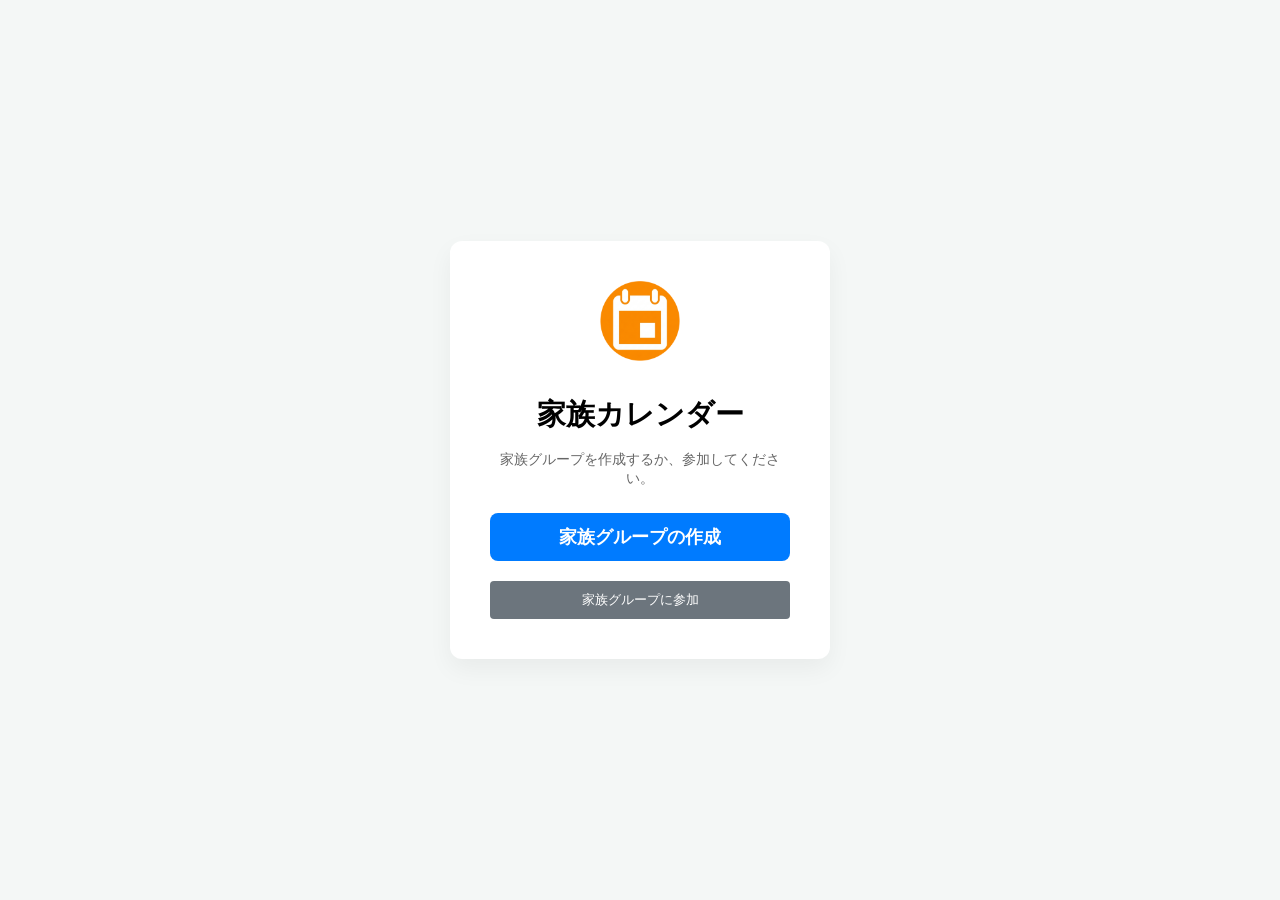
==== commit 8254bfe7: "Add household chore assignments and settings" ====
--- a/calendar.html
+++ b/calendar.html
@@ -16,8 +16,10 @@
                 <ul id="member-list"></ul>
             </div>
             <div class="upcoming-events">
-                <h3>近日中の予定</h3>
+                <h3>今日の予定</h3>
                 <div id="upcoming-list">読み込み中...</div>
+                <h3>今日の家事</h3>
+                <div id="today-housework-list">読み込み中...</div>
             </div>
         </aside>
 
@@ -30,8 +32,10 @@
                     <button class="arrow-btn" onclick="changeMonth(1)">&#10095;</button>
                 </div>
                 <div class="header-right">
+                    <button class="add-btn" onclick="openAddModal()">+予定を追加</button>
+                    <button class="add-btn housework-add-btn" onclick="openHouseworkModal()">+家事を追加</button>
+                    <button class="settings-btn" onclick="openHouseworkSettings()">家事設定</button>
                     <button class="settings-btn" onclick="openFamilySettings()">家族設定</button>
-                    <button class="add-btn" onclick="openAddModal()">+ 予定を追加</button>
                 </div>
             </header>
 
@@ -47,14 +51,44 @@
         <div class="modal-content">
             <h3>予定を追加</h3>
             <div class="modal-body">
-                <label for="event-date">選択した日付:</label>
-                <input type="date" id="event-date">
-                <input type="text" id="event-plan" placeholder="予定の内容（例：買い物）">
+                <div class="event-form-row">
+                    <label for="event-date">選択した日付：</label>
+                    <input type="date" id="event-date">
+                </div>
+                <div class="event-form-row">
+                    <label for="event-member">メンバー：</label>
+                    <select id="event-member"></select>
+                </div>
+                <textarea id="event-plan" rows="4" placeholder="予定を入力"></textarea>
             </div>
             <div class="modal-buttons">
-                <button onclick="submitEvent()" class="primary-button">登録</button>
+                <button onclick="submitEvent()" class="primary-button">予定を追加</button>
                 <button onclick="closeAddModal()" class="secondary-button">キャンセル</button>
             </div>
+        </div>
+    </div>
+
+    <!-- 家事追加用のモーダル -->
+    <div id="housework-modal" class="modal hidden">
+        <div class="modal-content">
+            <h3>家事を追加</h3>
+            <div class="modal-body">
+                <div class="event-form-row"><label for="housework-date">選択した日付：</label><input type="date" id="housework-date"></div>
+                <div class="event-form-row"><label for="housework-member">メンバー：</label><select id="housework-member"></select></div>
+                <div class="event-form-row"><label for="housework-type">家事：</label><select id="housework-type"></select></div>
+            </div>
+            <button onclick="submitHousework()" class="primary-button">家事を追加</button>
+            <button onclick="closeHouseworkModal()" class="secondary-button">キャンセル</button>
+        </div>
+    </div>
+
+    <!-- 家事設定用のモーダル -->
+    <div id="housework-settings-modal" class="modal hidden">
+        <div class="modal-content housework-settings-content">
+            <h3>家事設定</h3>
+            <div id="housework-settings-list"></div>
+            <button onclick="saveHouseworkSettings()" class="primary-button">保存</button>
+            <button onclick="closeHouseworkSettings()" class="secondary-button">キャンセル</button>
         </div>
     </div>
 
@@ -66,7 +100,7 @@
                 <label for="family-count">家族の人数</label>
                 <input type="number" id="family-count" min="1" max="10" onchange="changeFamilyCount()">
             </div>
-            <div class="settings-labels"><span>名前</span><span>色</span></div>
+            <div class="settings-labels"><span>名前</span><span>パスワード</span><span>色</span></div>
             <div id="family-settings-list"></div>
             <div class="modal-buttons">
                 <button onclick="saveFamilySettings()" class="primary-button">保存</button>
--- a/style.css
+++ b/style.css
@@ -116,6 +116,15 @@
     flex-direction: column;
 }
 
+.login-action-button { margin-top: 10px; }
+.form-label { display: block; text-align: left; margin: 15px 0 6px; font-weight: bold; }
+.code-input {
+    width: 100%; padding: 12px; border: 1px solid #ccc; border-radius: 6px;
+    text-align: center; font-size: 1.5rem; font-weight: bold; letter-spacing: 0.25em; text-transform: uppercase;
+}
+.created-family-code { font-size: 2.2rem; font-weight: bold; letter-spacing: 0.2em; color: var(--primary-color); margin: 15px 0; }
+.code-note { color: var(--text-sub); font-size: 0.9rem; }
+
 .member-legend ul {
     list-style: none;
     margin: 0;
@@ -165,7 +174,7 @@
 }
 
 .header-right {
-    position: absolute; right: 20px; display: flex; gap: 10px;
+    position: absolute; right: 20px; display: flex; gap: 7px;
 }
 
 .settings-btn, .add-btn {
@@ -173,6 +182,8 @@
     background: #fff; border-radius: 4px; cursor: pointer;
 }
 .add-btn { background: var(--primary-color); color: #fff; border: none; font-weight: bold; }
+.housework-add-btn { background: #28a745; }
+.today-item { font-size: 0.8rem; margin-bottom: 8px; padding: 5px 7px; border-radius: 5px; background: #eef7ef; }
 
 /* カレンダーグリッド */
 .calendar-grid {
@@ -231,8 +242,39 @@
     width: 320px; text-align: center; box-shadow: 0 4px 15px rgba(0,0,0,0.2);
 }
 
+.modal-body {
+    text-align: left;
+}
+
+.event-form-row {
+    display: grid;
+    grid-template-columns: 120px 1fr;
+    align-items: center;
+    gap: 8px;
+    margin-bottom: 12px;
+}
+
+.event-form-row input,
+.event-form-row select {
+    width: 100%;
+    padding: 8px;
+    border: 1px solid #ccc;
+    border-radius: 5px;
+}
+
+#event-plan {
+    width: 100%;
+    min-height: 110px;
+    padding: 10px;
+    border: 1px solid #ccc;
+    border-radius: 6px;
+    resize: both;
+    font: inherit;
+}
+
 .settings-modal-content {
-    width: 380px;
+    width: 560px;
+    max-width: calc(100vw - 30px);
     max-height: 90vh;
     overflow-y: auto;
 }
@@ -247,6 +289,11 @@
     text-align: left;
 }
 
+.settings-labels,
+.family-setting-row {
+    grid-template-columns: minmax(90px, 1fr) minmax(150px, 1.4fr) 52px;
+}
+
 .family-count-row {
     margin-bottom: 20px;
 }
@@ -279,10 +326,40 @@
     cursor: pointer;
 }
 
+.password-field {
+    display: flex;
+}
+
+.family-password-input {
+    min-width: 0;
+    width: 100%;
+    padding: 9px;
+    border: 1px solid #ccc;
+    border-right: none;
+    border-radius: 6px 0 0 6px;
+}
+
+.password-toggle {
+    width: 42px;
+    border: 1px solid #ccc;
+    border-radius: 0 6px 6px 0;
+    background: #fff;
+    cursor: pointer;
+}
+
+.housework-settings-content { width: 520px; max-width: calc(100vw - 30px); max-height: 90vh; overflow-y: auto; }
+.housework-category { text-align: left; padding: 12px 0; border-bottom: 1px solid var(--border-color); }
+.housework-category h4 { margin: 0 0 8px; }
+.housework-type-row, .housework-type-add { display: flex; gap: 8px; margin-bottom: 7px; }
+.housework-type-row span { flex: 1; padding: 8px 10px; border-radius: 5px; background: #f4f4f4; }
+.housework-type-row button { border: none; border-radius: 5px; padding: 0 12px; color: #fff; background: #dc3545; cursor: pointer; }
+.housework-type-add input { flex: 1; min-width: 0; padding: 8px; border: 1px solid #ccc; border-radius: 5px; }
+.housework-type-add button { border: none; border-radius: 5px; padding: 0 15px; color: #fff; background: var(--primary-color); cursor: pointer; }
+
 @media (max-width: 760px) {
     .sidebar { width: 150px; padding: 12px; }
     .calendar-header { justify-content: flex-start; }
-    .header-right { right: 10px; }
+    .header-right { position: static; margin-left: auto; flex-wrap: wrap; justify-content: flex-end; }
     .settings-btn, .add-btn { padding: 8px; }
 }
 
